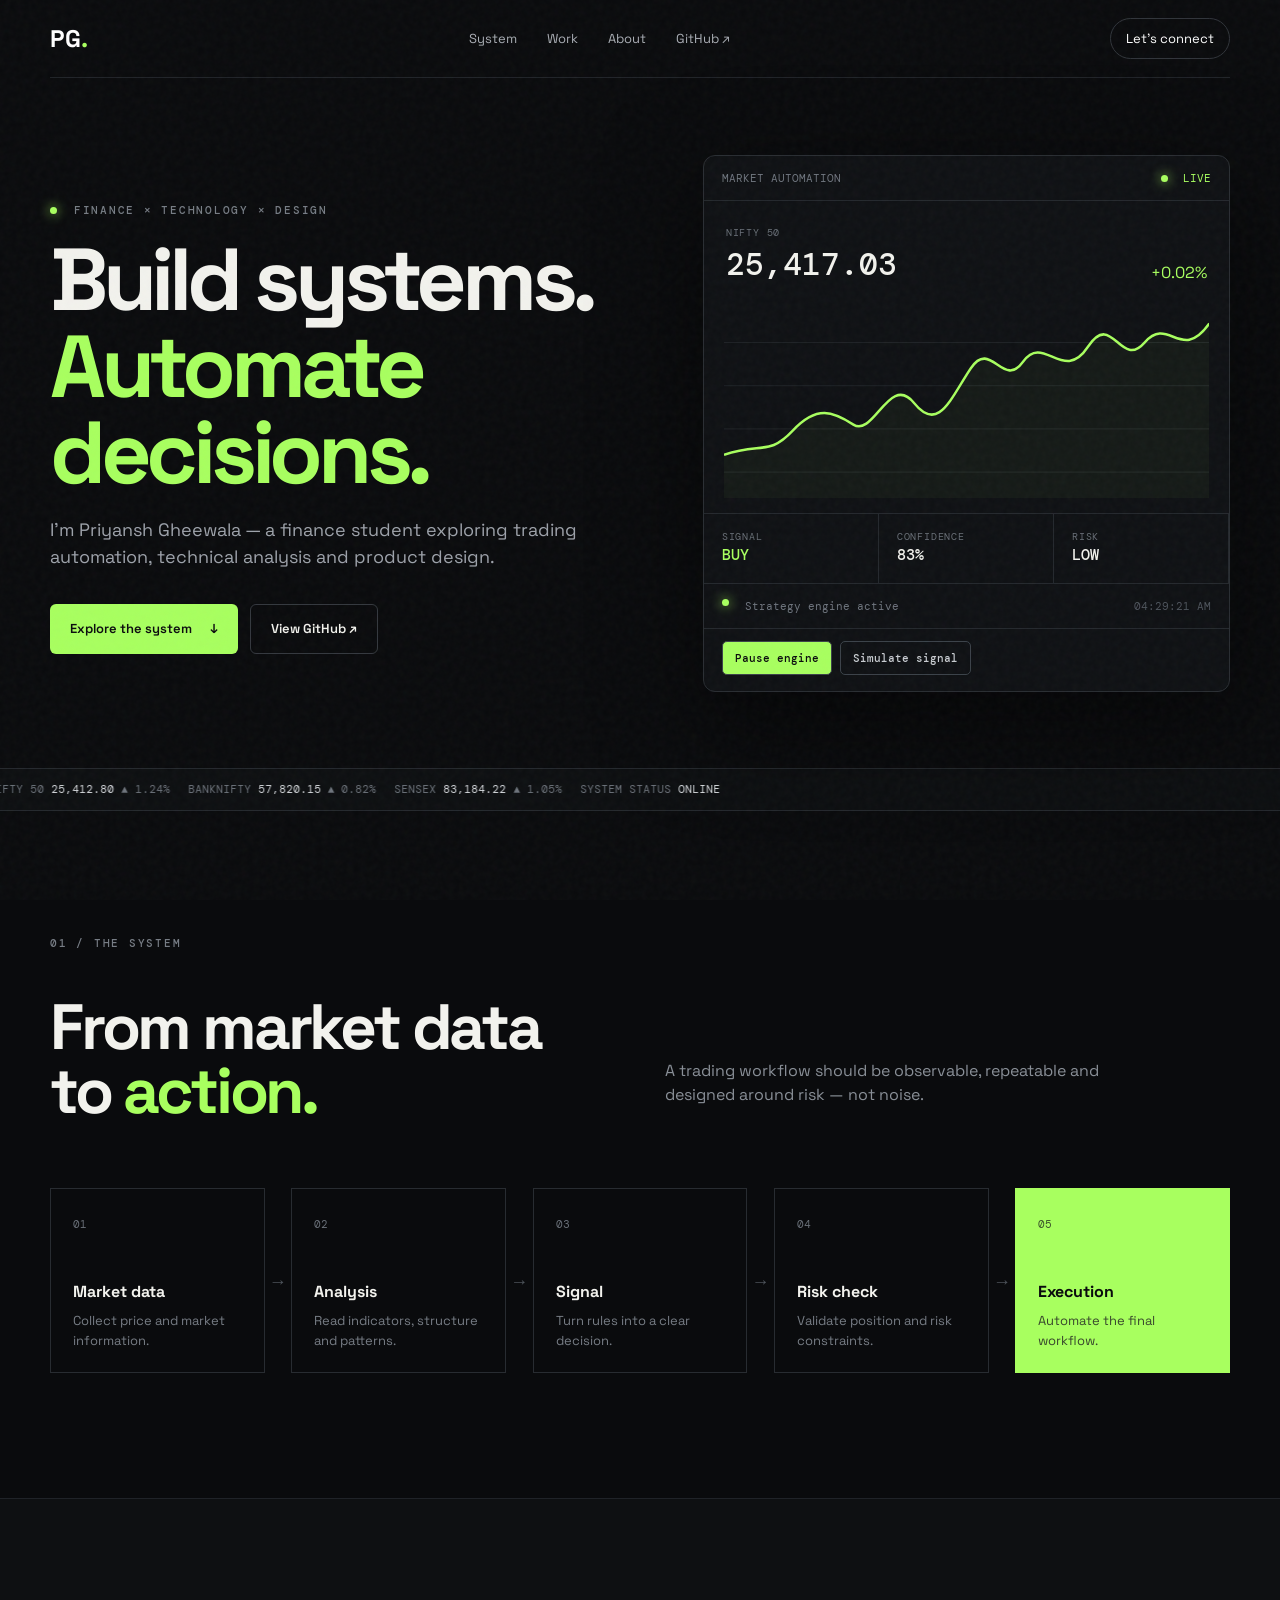
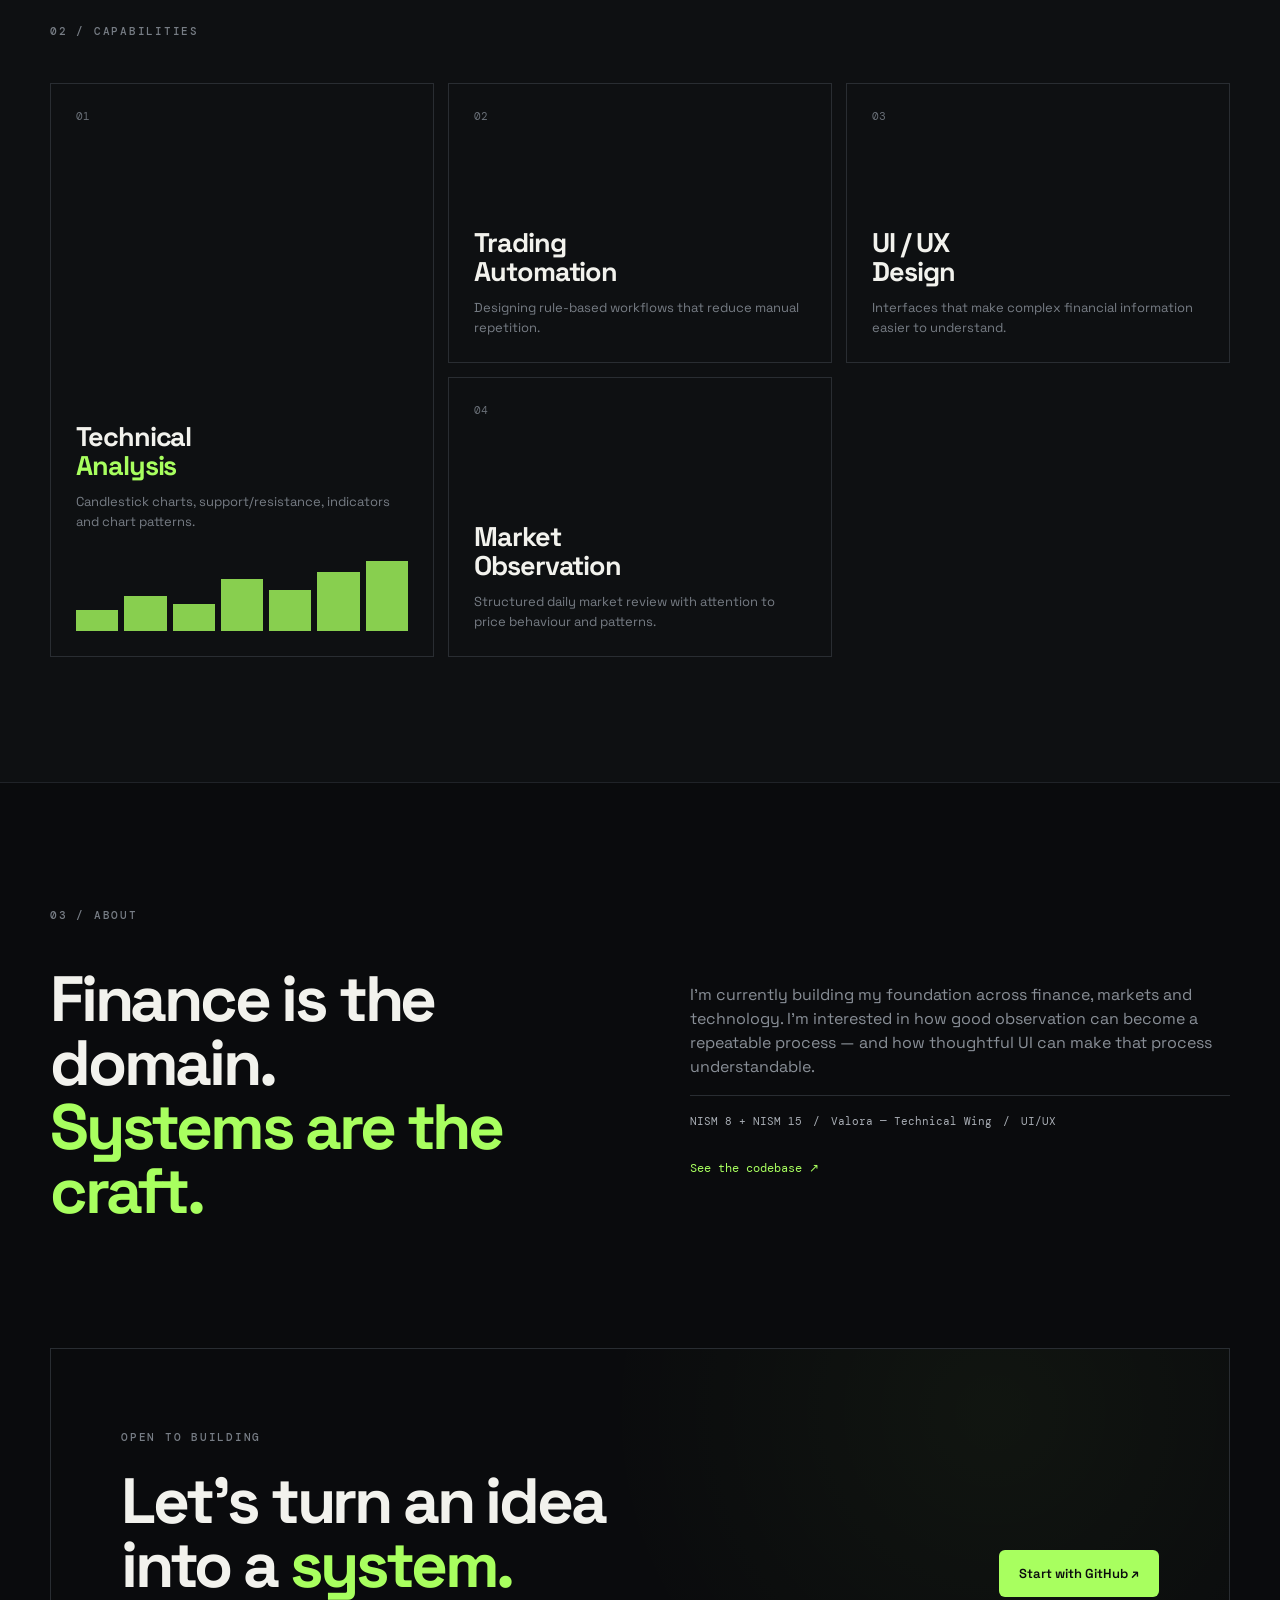
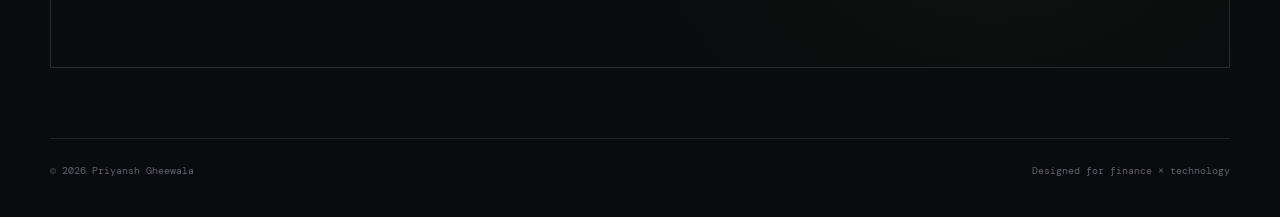
==== portfolio.html @ 7aba5765 "Preserve portfolio as separate page" ====
<!DOCTYPE html><html lang="en"><head><meta charset="UTF-8"><meta name="viewport" content="width=device-width,initial-scale=1.0"><meta http-equiv="refresh" content="0;url=index.html"><title>Priyansh Gheewala — Portfolio</title></head><body><p>Opening portfolio…</p><a href="index.html">Continue to portfolio</a></body></html>
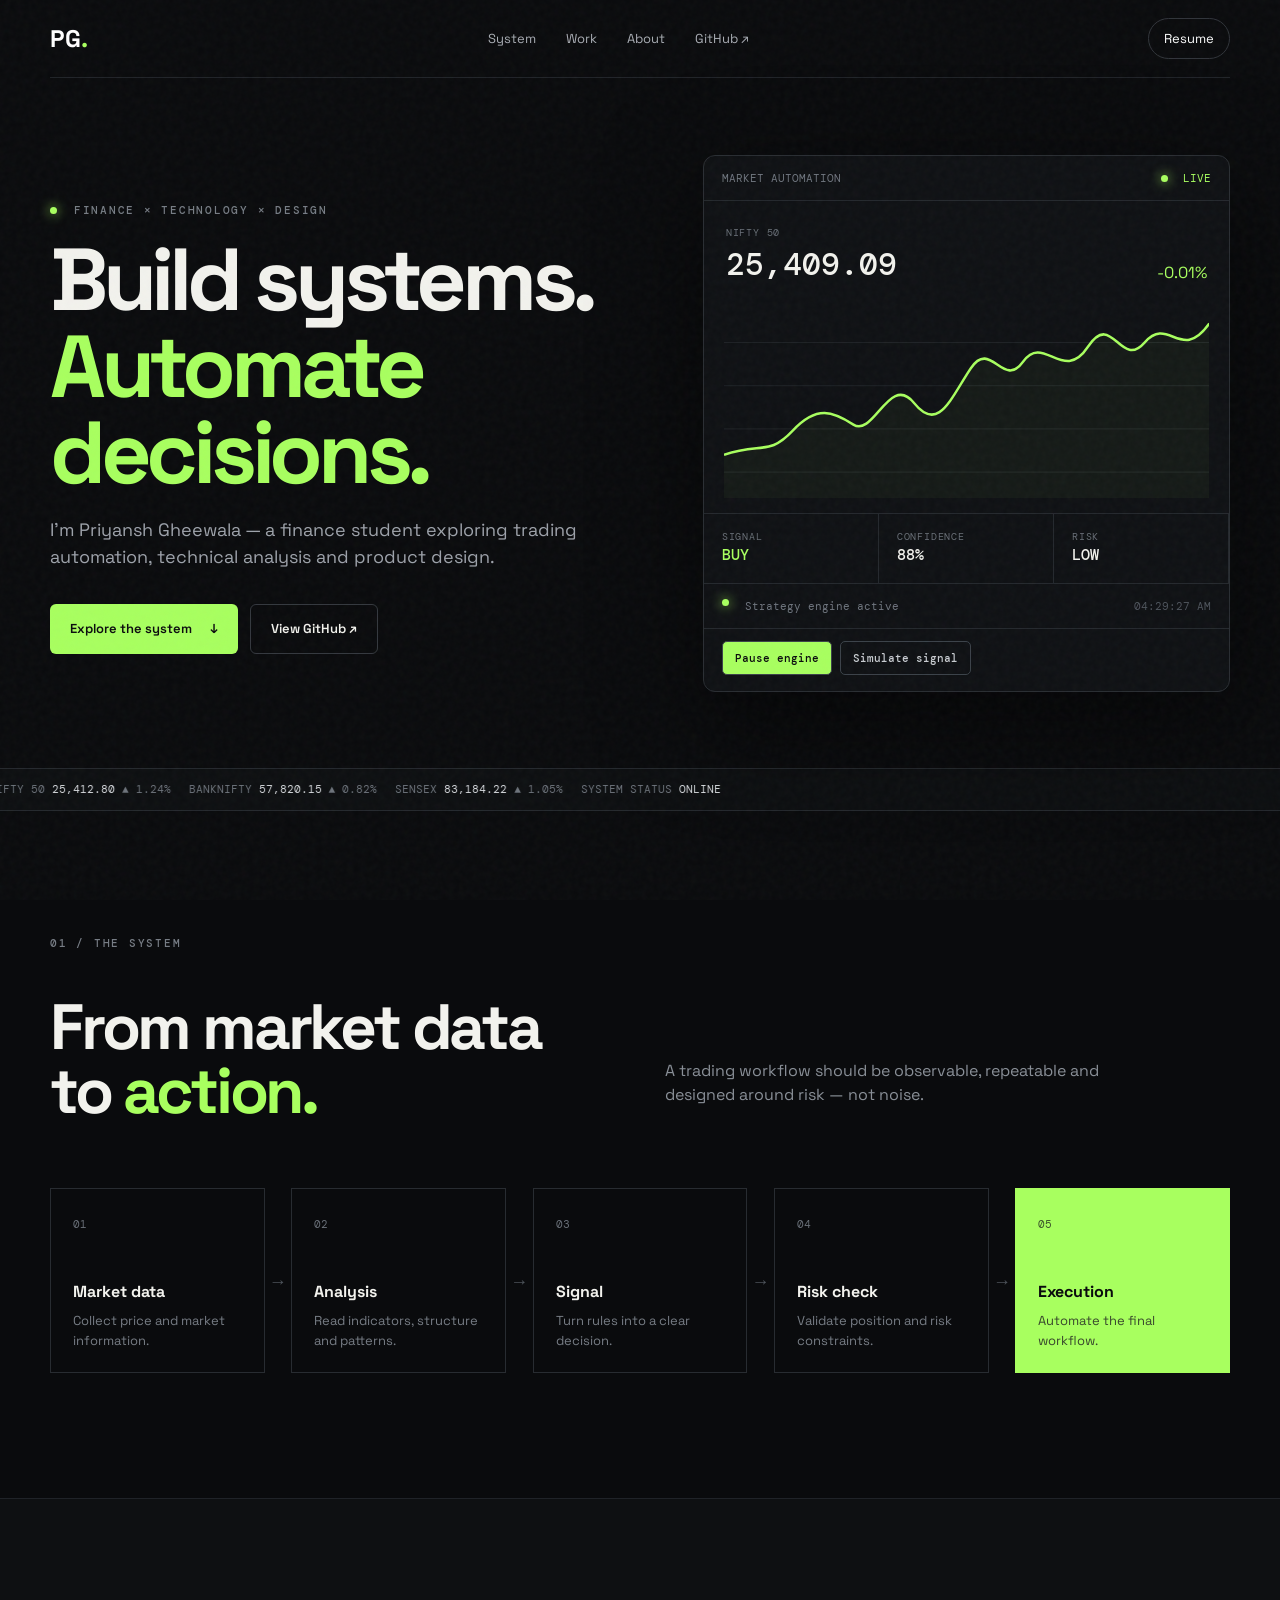
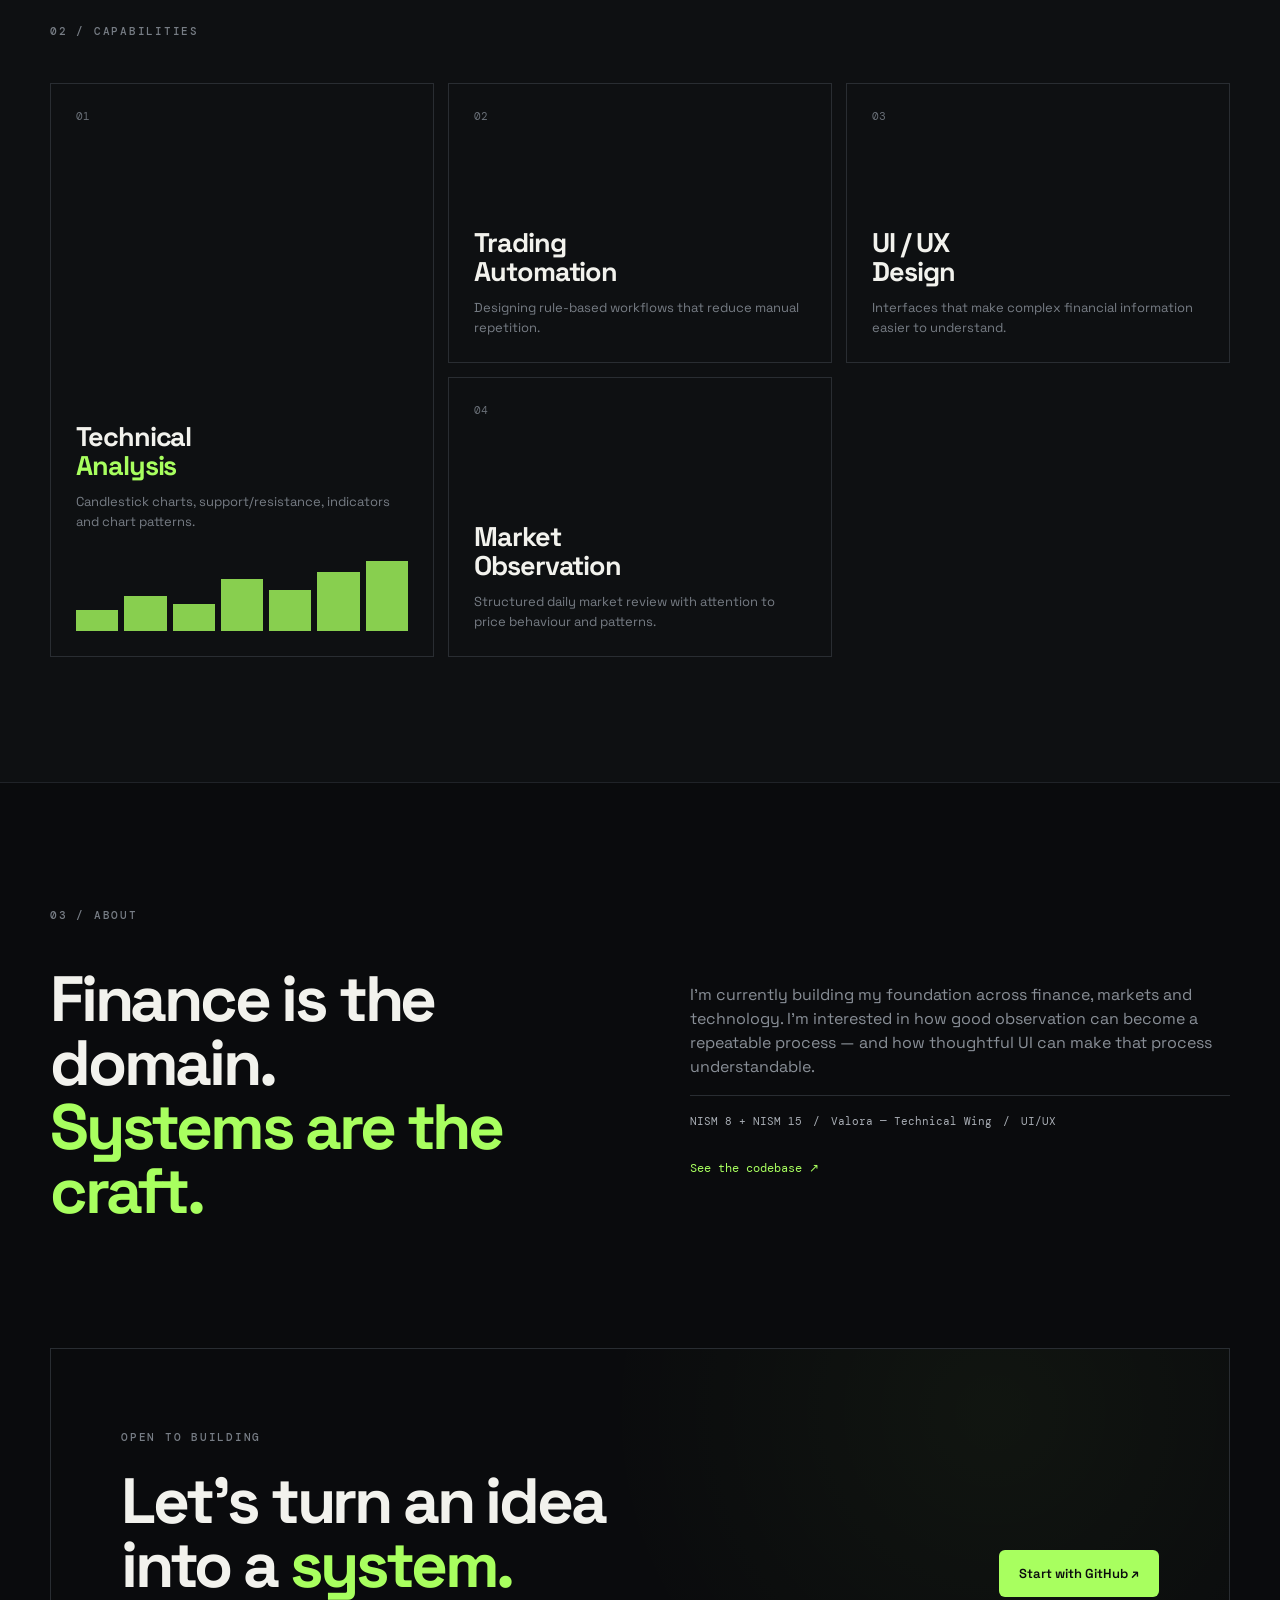
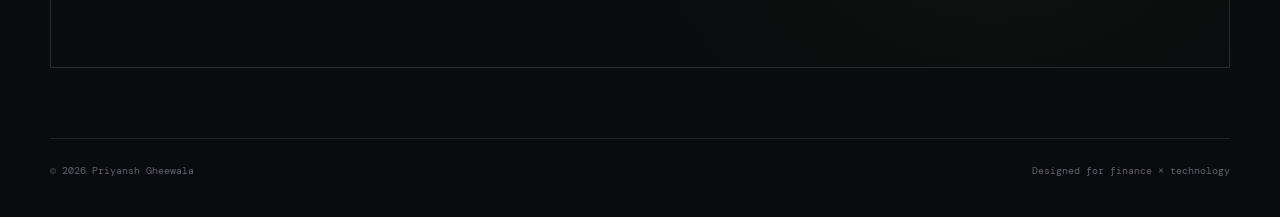
==== commit ccfc5208: "Redirect legacy portfolio route to trading page" ====
--- a/portfolio.html
+++ b/portfolio.html
@@ -1 +1,14 @@
-<!DOCTYPE html><html lang="en"><head><meta charset="UTF-8"><meta name="viewport" content="width=device-width,initial-scale=1.0"><meta http-equiv="refresh" content="0;url=index.html"><title>Priyansh Gheewala — Portfolio</title></head><body><p>Opening portfolio…</p><a href="index.html">Continue to portfolio</a></body></html>+<!DOCTYPE html>
+<html lang="en">
+<head>
+  <meta charset="UTF-8">
+  <meta name="viewport" content="width=device-width, initial-scale=1.0">
+  <meta http-equiv="refresh" content="0;url=trading.html">
+  <link rel="canonical" href="trading.html">
+  <title>Priyansh Gheewala — Trading Automation</title>
+</head>
+<body>
+  <p>Opening trading portfolio…</p>
+  <a href="trading.html">Continue to trading portfolio</a>
+</body>
+</html>
